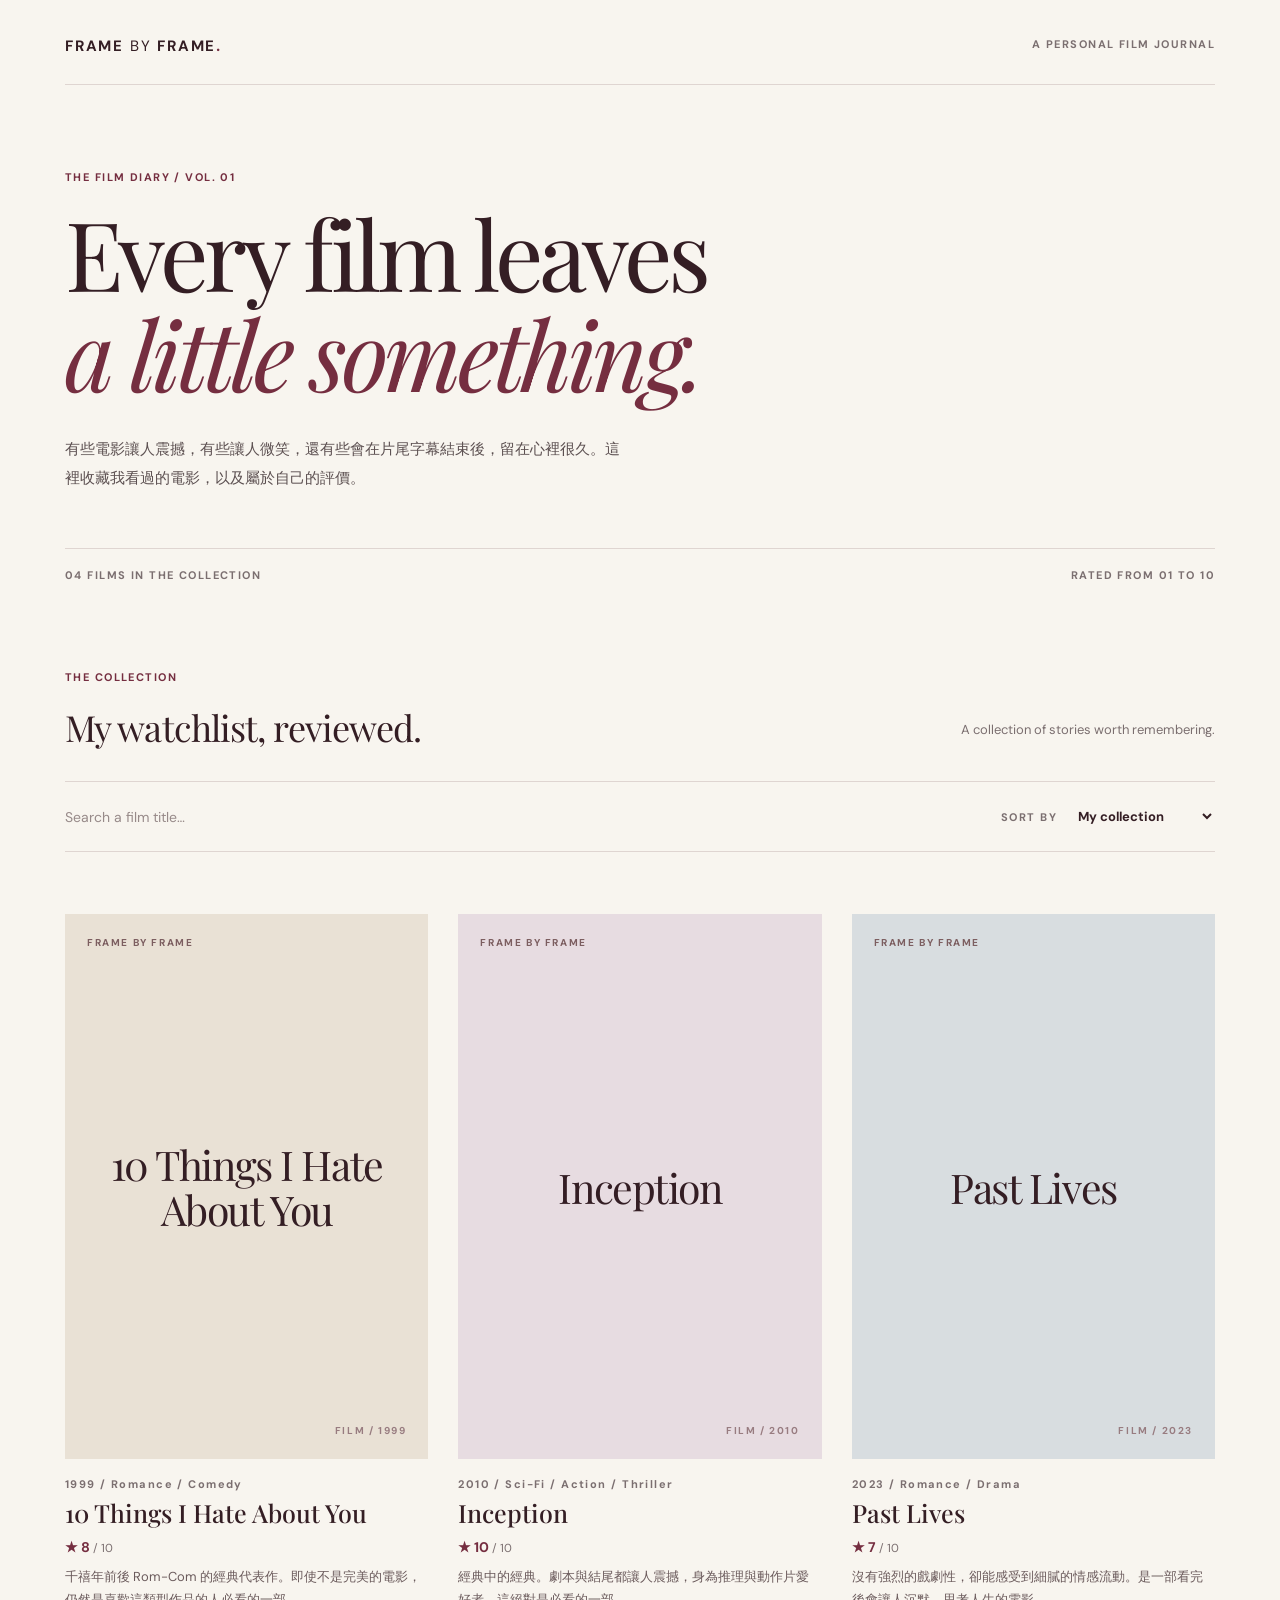
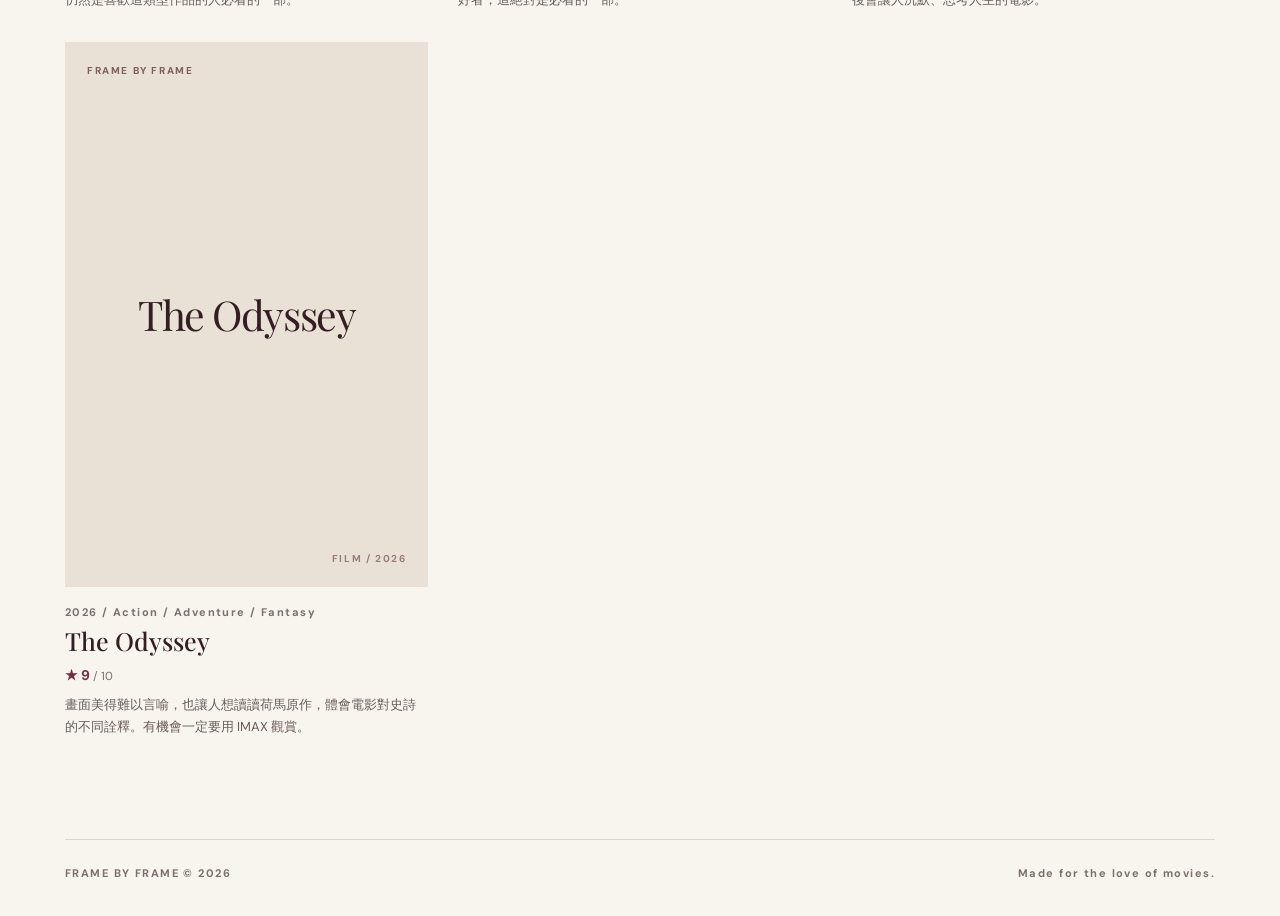
==== index.html @ a1cfa30f "Initial commit - Frame by Frame film journal" ====
<!doctype html>
<html lang="zh-Hant"><head><meta charset="utf-8"><meta name="viewport" content="width=device-width,initial-scale=1"><meta name="description" content="Frame by Frame — 我的個人電影評價與觀影日記"><title>Frame by Frame | Film Journal</title><link rel="stylesheet" href="css/style.css"></head>
<body><header class="site-header wrap"><a class="brand" href="index.html">FRAME <span>BY</span> FRAME<span class="brand-dot">.</span></a><span class="header-note">A PERSONAL FILM JOURNAL</span></header>
<main><section class="hero wrap"><p class="eyebrow">THE FILM DIARY / VOL. 01</p><h1>Every film leaves<br><em>a little something.</em></h1><p class="intro">有些電影讓人震撼，有些讓人微笑，還有些會在片尾字幕結束後，留在心裡很久。這裡收藏我看過的電影，以及屬於自己的評價。</p><div class="hero-foot"><span id="total-count">MY COLLECTION</span><span>RATED FROM 01 TO 10</span></div></section>
<section class="collection wrap"><div class="section-top"><div><p class="eyebrow">THE COLLECTION</p><h2>My watchlist, reviewed.</h2></div><p class="muted">A collection of stories worth remembering.</p></div>
<div class="toolbar"><label class="search"><span class="sr-only">搜尋電影名稱</span><input id="search" type="search" placeholder="Search a film title…" autocomplete="off"></label><label class="sort">SORT BY <select id="sort"><option value="default">My collection</option><option value="rating-desc">Rating: high to low</option><option value="rating-asc">Rating: low to high</option><option value="year-desc">Year: newest first</option><option value="year-asc">Year: oldest first</option></select></label></div>
<p id="status" class="status" role="status" aria-live="polite"></p><div id="movie-grid" class="movie-grid"></div></section></main>
<footer class="footer wrap"><span>FRAME BY FRAME © 2026</span><span>Made for the love of movies.</span></footer><script defer src="js/main.js"></script></body></html>
---- css/style.css ----
@import url('https://fonts.googleapis.com/css2?family=DM+Sans:wght@400;500;600;700&family=Playfair+Display:ital,wght@0,400;0,500;0,600;1,400;1,500&display=swap');
:root{--bg:#f8f5ef;--ink:#341e24;--wine:#752e40;--muted:#7b6f70;--line:#dfd5d1;--card:#ede5dc;--cream:#fffcf8}*{box-sizing:border-box}html{scroll-behavior:smooth}body{margin:0;background:var(--bg);color:var(--ink);font-family:'DM Sans','Noto Sans TC',sans-serif;-webkit-font-smoothing:antialiased}a{color:inherit;text-decoration:none}a:focus-visible,button:focus-visible,input:focus-visible,select:focus-visible{outline:3px solid #ad7884;outline-offset:3px}.wrap{max-width:1150px;width:calc(100% - 72px);margin:auto}.site-header{padding:29px 0 26px;border-bottom:1px solid var(--line);display:flex;align-items:center;justify-content:space-between;gap:16px}.brand{font-weight:700;letter-spacing:.12em;font-size:15px;white-space:nowrap}.brand span{font-weight:400}.brand-dot{color:var(--wine);font-size:22px}.header-note,.back-nav,.eyebrow,.hero-foot,.footer,.sort,.card-meta{font-size:11px;letter-spacing:.13em;font-weight:700}.header-note,.back-nav{color:var(--muted)}.back-nav:hover{color:var(--wine)}.hero{padding-top:85px;padding-bottom:48px}.eyebrow{color:var(--wine);margin:0 0 19px}.hero h1{font-family:'Playfair Display',Georgia,serif;font-size:clamp(48px,7.5vw,100px);line-height:1.04;letter-spacing:-.048em;font-weight:400;margin:0}.hero em{font-weight:400;color:var(--wine)}.intro{line-height:1.95;font-size:15px;max-width:565px;color:#5c5051;margin:32px 0 55px}.hero-foot{display:flex;justify-content:space-between;border-top:1px solid var(--line);padding-top:19px;color:var(--muted)}.collection{padding:40px 0 100px}.section-top{display:flex;justify-content:space-between;align-items:end;gap:24px;margin-bottom:30px}.section-top h2,.detail h1{font-family:'Playfair Display',Georgia,serif;font-weight:400;letter-spacing:-.025em}.section-top h2{font-size:36px;margin:0}.muted{color:var(--muted);font-size:13px}.toolbar{display:flex;justify-content:space-between;align-items:center;gap:15px;border-top:1px solid var(--line);border-bottom:1px solid var(--line);padding:16px 0;margin-bottom:30px}.search input{font:inherit;font-size:14px;background:transparent;border:0;min-width:230px;padding:9px 0;color:var(--ink)}.search input::placeholder{color:#978a89}.sort{display:flex;align-items:center;gap:14px;color:var(--muted)}.sort select{color:var(--ink);font:inherit;font-size:13px;border:0;background:transparent;max-width:210px;padding:9px 3px}.status{color:var(--muted);font-size:14px;min-height:18px}.movie-grid{display:grid;grid-template-columns:repeat(3,minmax(0,1fr));gap:30px}.movie-card{display:block;min-width:0}.movie-card:hover .poster,.movie-card:focus-visible .poster{transform:translateY(-5px);box-shadow:0 18px 30px #341e2418}.poster{width:100%;aspect-ratio:2/3;object-fit:cover;background:var(--card);display:flex;flex-direction:column;justify-content:space-between;padding:22px;overflow:hidden;transition:transform .25s,box-shadow .25s}.poster-top{display:flex;justify-content:space-between;gap:8px;color:#7c5e60;font-size:10px;letter-spacing:.16em;font-weight:700}.poster-art{display:flex;align-items:center;flex:1;justify-content:center;text-align:center}.poster-art span{font-family:'Playfair Display',Georgia,serif;font-size:clamp(27px,3.2vw,48px);font-weight:400;line-height:1.08;letter-spacing:-.035em;overflow-wrap:anywhere}.poster-bottom{font-size:10px;font-weight:700;letter-spacing:.16em;color:#987c80;text-align:right}.poster[data-tone="1"]{background:#e7dce1}.poster[data-tone="2"]{background:#d8dde0}.poster[data-tone="0"]{background:#e9e1d5}.card-meta{color:var(--muted);margin-top:18px}.card-title{font-family:'Playfair Display',Georgia,serif;font-weight:500;font-size:25px;line-height:1.2;margin:7px 0 10px}.rating{color:var(--wine);font-weight:700;font-size:14px}.rating small{font-weight:400;color:var(--muted)}.card-review{line-height:1.75;font-size:13px;color:#6b5b5c;margin:10px 0 0}.footer{border-top:1px solid var(--line);color:var(--muted);display:flex;justify-content:space-between;padding:26px 0 36px}.detail{padding:65px 0 95px;min-height:65vh}.detail-head{display:grid;grid-template-columns:minmax(210px,340px) 1fr;gap:60px;align-items:center;margin-bottom:65px}.detail .poster{max-width:340px}.detail h1{font-size:clamp(43px,5.8vw,78px);line-height:1.06;margin:0 0 16px}.detail-genre{color:var(--muted);font-size:13px;letter-spacing:.06em;margin:0 0 27px}.detail-score{display:flex;align-items:baseline;gap:10px;margin:0 0 23px}.detail-score strong{font-family:'Playfair Display',Georgia,serif;color:var(--wine);font-size:64px;font-weight:400}.detail-score span{color:var(--muted);font-size:13px}.detail-tagline{font-family:'Playfair Display',Georgia,serif;font-size:22px;line-height:1.6;color:#675258}.detail-sections{max-width:780px;margin-left:auto}.detail-section{border-top:1px solid var(--line);padding:28px 0 33px;display:grid;grid-template-columns:175px 1fr;gap:30px}.detail-section h2{font-size:12px;letter-spacing:.12em;text-transform:uppercase;color:var(--wine);margin:6px 0}.detail-section p{margin:0;line-height:2;font-size:15px;white-space:pre-line}.detail-empty{margin:40px 0;text-align:center}.detail-empty h1{font-size:42px}.link-button{display:inline-block;margin-top:20px;border:1px solid var(--wine);color:var(--wine);padding:12px 18px;font-size:13px}.link-button:hover{background:var(--wine);color:white}.sr-only{position:absolute;width:1px;height:1px;overflow:hidden;clip:rect(0,0,0,0)}@media(max-width:760px){.wrap{width:calc(100% - 36px)}.site-header{padding:20px 0}.header-note{display:none}.hero{padding-top:64px}.hero h1{font-size:clamp(45px,10vw,70px)}.intro{margin:24px 0 40px}.section-top{align-items:start;flex-direction:column;gap:3px}.collection{padding-bottom:70px}.movie-grid{grid-template-columns:repeat(2,minmax(0,1fr));gap:16px}.card-title{font-size:20px}.poster{padding:14px}.poster-art span{font-size:clamp(22px,4.5vw,35px)}.toolbar{align-items:stretch;flex-direction:column}.search input{width:100%}.sort{justify-content:space-between}.detail{padding-top:40px}.detail-head{grid-template-columns:minmax(110px,180px) 1fr;gap:20px;margin-bottom:35px}.detail h1{font-size:clamp(29px,6vw,48px)}.detail-score strong{font-size:46px}.detail-tagline{font-size:16px}.detail-section{grid-template-columns:1fr;gap:10px;padding:22px 0}.footer{gap:10px;font-size:10px}}@media(max-width:430px){.movie-grid{grid-template-columns:1fr}.poster-art span{font-size:45px}.detail-head{grid-template-columns:1fr}.detail .poster{max-width:220px}.hero-foot{font-size:9px}}
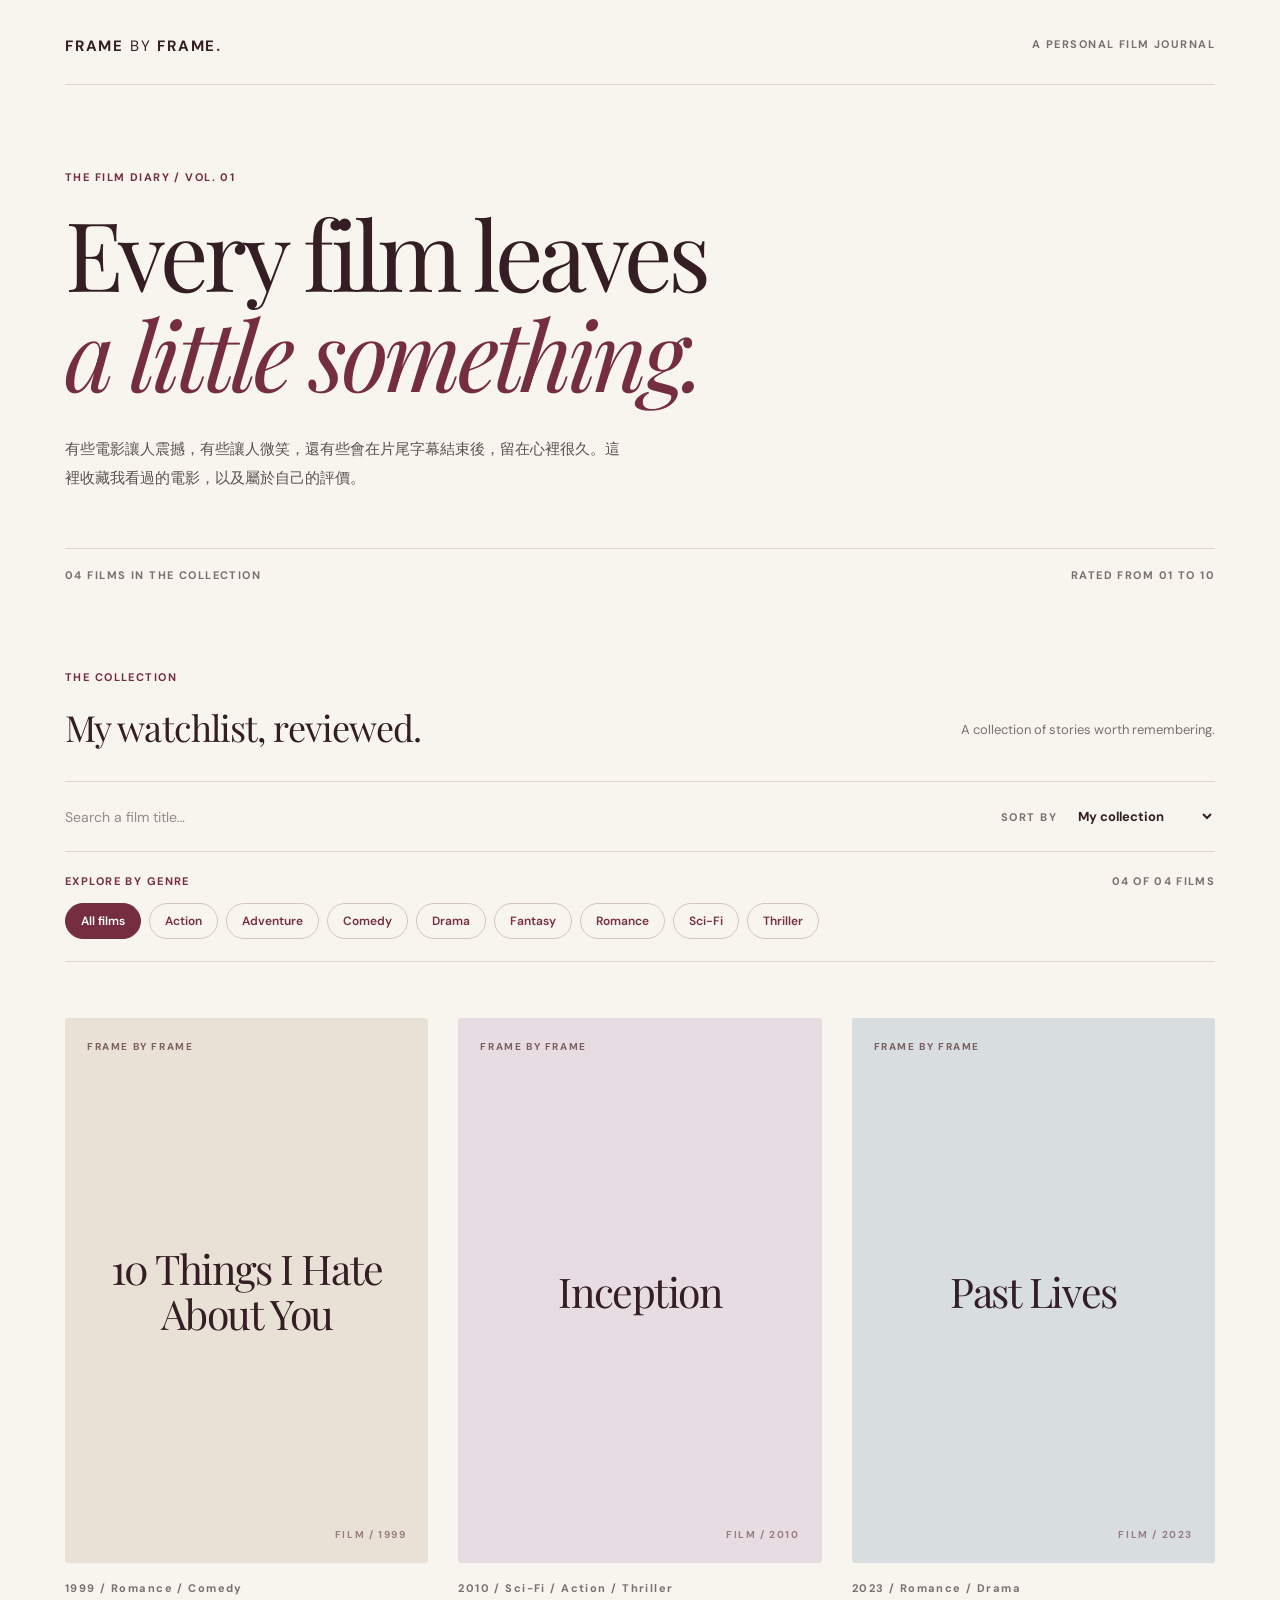
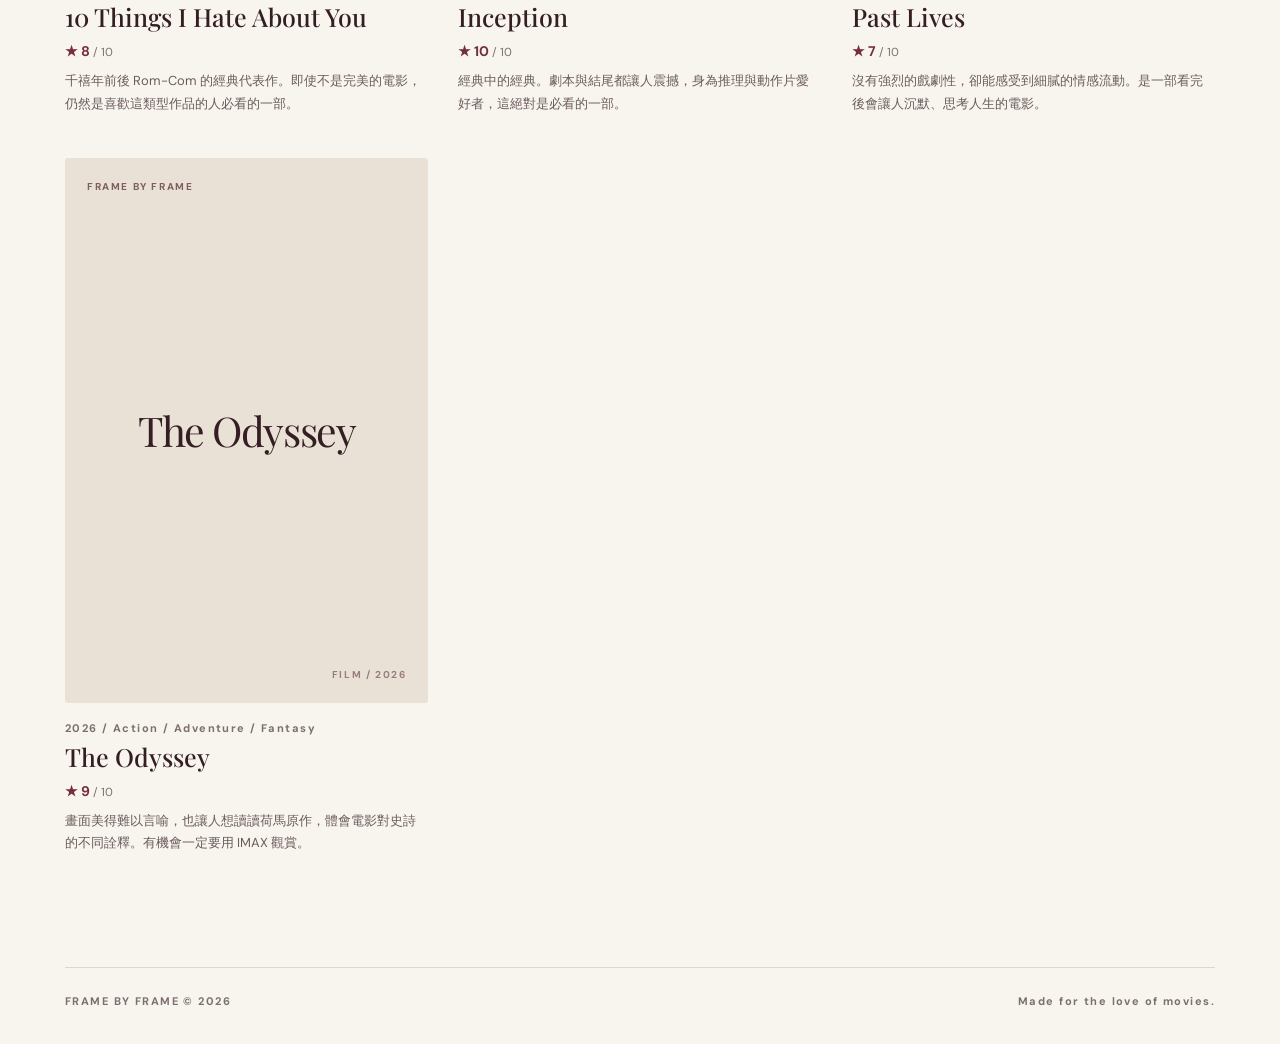
==== commit b29028a1: "Add files via upload" ====
--- a/index.html
+++ b/index.html
@@ -4,5 +4,6 @@
 <main><section class="hero wrap"><p class="eyebrow">THE FILM DIARY / VOL. 01</p><h1>Every film leaves<br><em>a little something.</em></h1><p class="intro">有些電影讓人震撼，有些讓人微笑，還有些會在片尾字幕結束後，留在心裡很久。這裡收藏我看過的電影，以及屬於自己的評價。</p><div class="hero-foot"><span id="total-count">MY COLLECTION</span><span>RATED FROM 01 TO 10</span></div></section>
 <section class="collection wrap"><div class="section-top"><div><p class="eyebrow">THE COLLECTION</p><h2>My watchlist, reviewed.</h2></div><p class="muted">A collection of stories worth remembering.</p></div>
 <div class="toolbar"><label class="search"><span class="sr-only">搜尋電影名稱</span><input id="search" type="search" placeholder="Search a film title…" autocomplete="off"></label><label class="sort">SORT BY <select id="sort"><option value="default">My collection</option><option value="rating-desc">Rating: high to low</option><option value="rating-asc">Rating: low to high</option><option value="year-desc">Year: newest first</option><option value="year-asc">Year: oldest first</option></select></label></div>
+<div class="filter-area"><div class="filter-heading"><span class="eyebrow">EXPLORE BY GENRE</span><span id="result-count" aria-live="polite">ALL FILMS</span></div><div id="genre-filters" class="genre-filters" role="group" aria-label="依電影類型篩選"></div></div>
 <p id="status" class="status" role="status" aria-live="polite"></p><div id="movie-grid" class="movie-grid"></div></section></main>
 <footer class="footer wrap"><span>FRAME BY FRAME © 2026</span><span>Made for the love of movies.</span></footer><script defer src="js/main.js"></script></body></html>
--- a/css/style.css
+++ b/css/style.css
@@ -1,2 +1,28 @@
 @import url('https://fonts.googleapis.com/css2?family=DM+Sans:wght@400;500;600;700&family=Playfair+Display:ital,wght@0,400;0,500;0,600;1,400;1,500&display=swap');
 :root{--bg:#f8f5ef;--ink:#341e24;--wine:#752e40;--muted:#7b6f70;--line:#dfd5d1;--card:#ede5dc;--cream:#fffcf8}*{box-sizing:border-box}html{scroll-behavior:smooth}body{margin:0;background:var(--bg);color:var(--ink);font-family:'DM Sans','Noto Sans TC',sans-serif;-webkit-font-smoothing:antialiased}a{color:inherit;text-decoration:none}a:focus-visible,button:focus-visible,input:focus-visible,select:focus-visible{outline:3px solid #ad7884;outline-offset:3px}.wrap{max-width:1150px;width:calc(100% - 72px);margin:auto}.site-header{padding:29px 0 26px;border-bottom:1px solid var(--line);display:flex;align-items:center;justify-content:space-between;gap:16px}.brand{font-weight:700;letter-spacing:.12em;font-size:15px;white-space:nowrap}.brand span{font-weight:400}.brand-dot{color:var(--wine);font-size:22px}.header-note,.back-nav,.eyebrow,.hero-foot,.footer,.sort,.card-meta{font-size:11px;letter-spacing:.13em;font-weight:700}.header-note,.back-nav{color:var(--muted)}.back-nav:hover{color:var(--wine)}.hero{padding-top:85px;padding-bottom:48px}.eyebrow{color:var(--wine);margin:0 0 19px}.hero h1{font-family:'Playfair Display',Georgia,serif;font-size:clamp(48px,7.5vw,100px);line-height:1.04;letter-spacing:-.048em;font-weight:400;margin:0}.hero em{font-weight:400;color:var(--wine)}.intro{line-height:1.95;font-size:15px;max-width:565px;color:#5c5051;margin:32px 0 55px}.hero-foot{display:flex;justify-content:space-between;border-top:1px solid var(--line);padding-top:19px;color:var(--muted)}.collection{padding:40px 0 100px}.section-top{display:flex;justify-content:space-between;align-items:end;gap:24px;margin-bottom:30px}.section-top h2,.detail h1{font-family:'Playfair Display',Georgia,serif;font-weight:400;letter-spacing:-.025em}.section-top h2{font-size:36px;margin:0}.muted{color:var(--muted);font-size:13px}.toolbar{display:flex;justify-content:space-between;align-items:center;gap:15px;border-top:1px solid var(--line);border-bottom:1px solid var(--line);padding:16px 0;margin-bottom:30px}.search input{font:inherit;font-size:14px;background:transparent;border:0;min-width:230px;padding:9px 0;color:var(--ink)}.search input::placeholder{color:#978a89}.sort{display:flex;align-items:center;gap:14px;color:var(--muted)}.sort select{color:var(--ink);font:inherit;font-size:13px;border:0;background:transparent;max-width:210px;padding:9px 3px}.status{color:var(--muted);font-size:14px;min-height:18px}.movie-grid{display:grid;grid-template-columns:repeat(3,minmax(0,1fr));gap:30px}.movie-card{display:block;min-width:0}.movie-card:hover .poster,.movie-card:focus-visible .poster{transform:translateY(-5px);box-shadow:0 18px 30px #341e2418}.poster{width:100%;aspect-ratio:2/3;object-fit:cover;background:var(--card);display:flex;flex-direction:column;justify-content:space-between;padding:22px;overflow:hidden;transition:transform .25s,box-shadow .25s}.poster-top{display:flex;justify-content:space-between;gap:8px;color:#7c5e60;font-size:10px;letter-spacing:.16em;font-weight:700}.poster-art{display:flex;align-items:center;flex:1;justify-content:center;text-align:center}.poster-art span{font-family:'Playfair Display',Georgia,serif;font-size:clamp(27px,3.2vw,48px);font-weight:400;line-height:1.08;letter-spacing:-.035em;overflow-wrap:anywhere}.poster-bottom{font-size:10px;font-weight:700;letter-spacing:.16em;color:#987c80;text-align:right}.poster[data-tone="1"]{background:#e7dce1}.poster[data-tone="2"]{background:#d8dde0}.poster[data-tone="0"]{background:#e9e1d5}.card-meta{color:var(--muted);margin-top:18px}.card-title{font-family:'Playfair Display',Georgia,serif;font-weight:500;font-size:25px;line-height:1.2;margin:7px 0 10px}.rating{color:var(--wine);font-weight:700;font-size:14px}.rating small{font-weight:400;color:var(--muted)}.card-review{line-height:1.75;font-size:13px;color:#6b5b5c;margin:10px 0 0}.footer{border-top:1px solid var(--line);color:var(--muted);display:flex;justify-content:space-between;padding:26px 0 36px}.detail{padding:65px 0 95px;min-height:65vh}.detail-head{display:grid;grid-template-columns:minmax(210px,340px) 1fr;gap:60px;align-items:center;margin-bottom:65px}.detail .poster{max-width:340px}.detail h1{font-size:clamp(43px,5.8vw,78px);line-height:1.06;margin:0 0 16px}.detail-genre{color:var(--muted);font-size:13px;letter-spacing:.06em;margin:0 0 27px}.detail-score{display:flex;align-items:baseline;gap:10px;margin:0 0 23px}.detail-score strong{font-family:'Playfair Display',Georgia,serif;color:var(--wine);font-size:64px;font-weight:400}.detail-score span{color:var(--muted);font-size:13px}.detail-tagline{font-family:'Playfair Display',Georgia,serif;font-size:22px;line-height:1.6;color:#675258}.detail-sections{max-width:780px;margin-left:auto}.detail-section{border-top:1px solid var(--line);padding:28px 0 33px;display:grid;grid-template-columns:175px 1fr;gap:30px}.detail-section h2{font-size:12px;letter-spacing:.12em;text-transform:uppercase;color:var(--wine);margin:6px 0}.detail-section p{margin:0;line-height:2;font-size:15px;white-space:pre-line}.detail-empty{margin:40px 0;text-align:center}.detail-empty h1{font-size:42px}.link-button{display:inline-block;margin-top:20px;border:1px solid var(--wine);color:var(--wine);padding:12px 18px;font-size:13px}.link-button:hover{background:var(--wine);color:white}.sr-only{position:absolute;width:1px;height:1px;overflow:hidden;clip:rect(0,0,0,0)}@media(max-width:760px){.wrap{width:calc(100% - 36px)}.site-header{padding:20px 0}.header-note{display:none}.hero{padding-top:64px}.hero h1{font-size:clamp(45px,10vw,70px)}.intro{margin:24px 0 40px}.section-top{align-items:start;flex-direction:column;gap:3px}.collection{padding-bottom:70px}.movie-grid{grid-template-columns:repeat(2,minmax(0,1fr));gap:16px}.card-title{font-size:20px}.poster{padding:14px}.poster-art span{font-size:clamp(22px,4.5vw,35px)}.toolbar{align-items:stretch;flex-direction:column}.search input{width:100%}.sort{justify-content:space-between}.detail{padding-top:40px}.detail-head{grid-template-columns:minmax(110px,180px) 1fr;gap:20px;margin-bottom:35px}.detail h1{font-size:clamp(29px,6vw,48px)}.detail-score strong{font-size:46px}.detail-tagline{font-size:16px}.detail-section{grid-template-columns:1fr;gap:10px;padding:22px 0}.footer{gap:10px;font-size:10px}}@media(max-width:430px){.movie-grid{grid-template-columns:1fr}.poster-art span{font-size:45px}.detail-head{grid-template-columns:1fr}.detail .poster{max-width:220px}.hero-foot{font-size:9px}}
+
+
+/* Frame by Frame 2.0 — collection filters and film-to-film navigation */
+.filter-area{margin:-8px 0 24px;padding:0 0 22px;border-bottom:1px solid var(--line)}
+.filter-heading{display:flex;justify-content:space-between;align-items:center;gap:14px;margin-bottom:15px}
+.filter-heading .eyebrow{margin:0}
+#result-count{font-size:11px;font-weight:700;letter-spacing:.12em;color:var(--muted)}
+.genre-filters{display:flex;gap:8px;flex-wrap:wrap}
+.genre-chip{border:1px solid #d3c5c4;background:transparent;color:var(--wine);padding:9px 15px;border-radius:100px;font:600 12px 'DM Sans',sans-serif;cursor:pointer;transition:background .2s,color .2s,border-color .2s,transform .2s}
+.genre-chip:hover{background:#eee3e1;transform:translateY(-1px)}
+.genre-chip[aria-pressed="true"]{background:var(--wine);color:white;border-color:var(--wine)}
+.movie-card{border-radius:3px;padding-bottom:12px;transition:transform .2s ease}
+.movie-card:hover .card-title,.movie-card:focus-visible .card-title{color:var(--wine)}
+.card-title{transition:color .2s ease}
+.movie-card .poster{border-radius:3px}
+.detail-sections{margin-bottom:65px}
+.film-navigation{border-top:1px solid var(--line);display:grid;grid-template-columns:repeat(2,minmax(0,1fr));gap:20px;padding-top:26px}
+.film-nav-link{display:flex;flex-direction:column;gap:7px;padding:22px 24px;background:#f0e9e2;border:1px solid transparent;min-width:0;transition:border-color .2s,transform .2s,background .2s}
+.film-nav-link:hover{border-color:#b68b91;background:#f5ece9;transform:translateY(-2px)}
+.film-nav-label{font-size:10px;font-weight:700;letter-spacing:.17em;color:var(--wine)}
+.film-nav-link strong{font-family:'Playfair Display',Georgia,serif;font-size:clamp(20px,2.5vw,29px);font-weight:500;line-height:1.22;overflow-wrap:anywhere}
+.film-nav-meta{font-size:12px;color:var(--muted)}
+.film-nav-link.next{text-align:right;align-items:flex-end}
+@media(max-width:760px){.filter-area{margin-top:0}.genre-filters{gap:7px}.genre-chip{padding:8px 11px}.film-navigation{gap:10px}.film-nav-link{padding:16px 13px}}
+@media(max-width:430px){.film-navigation{grid-template-columns:1fr}.film-nav-link.next{text-align:left;align-items:flex-start}}
+@media(prefers-reduced-motion:reduce){.genre-chip,.movie-card,.film-nav-link{transition:none}.genre-chip:hover,.film-nav-link:hover{transform:none}}
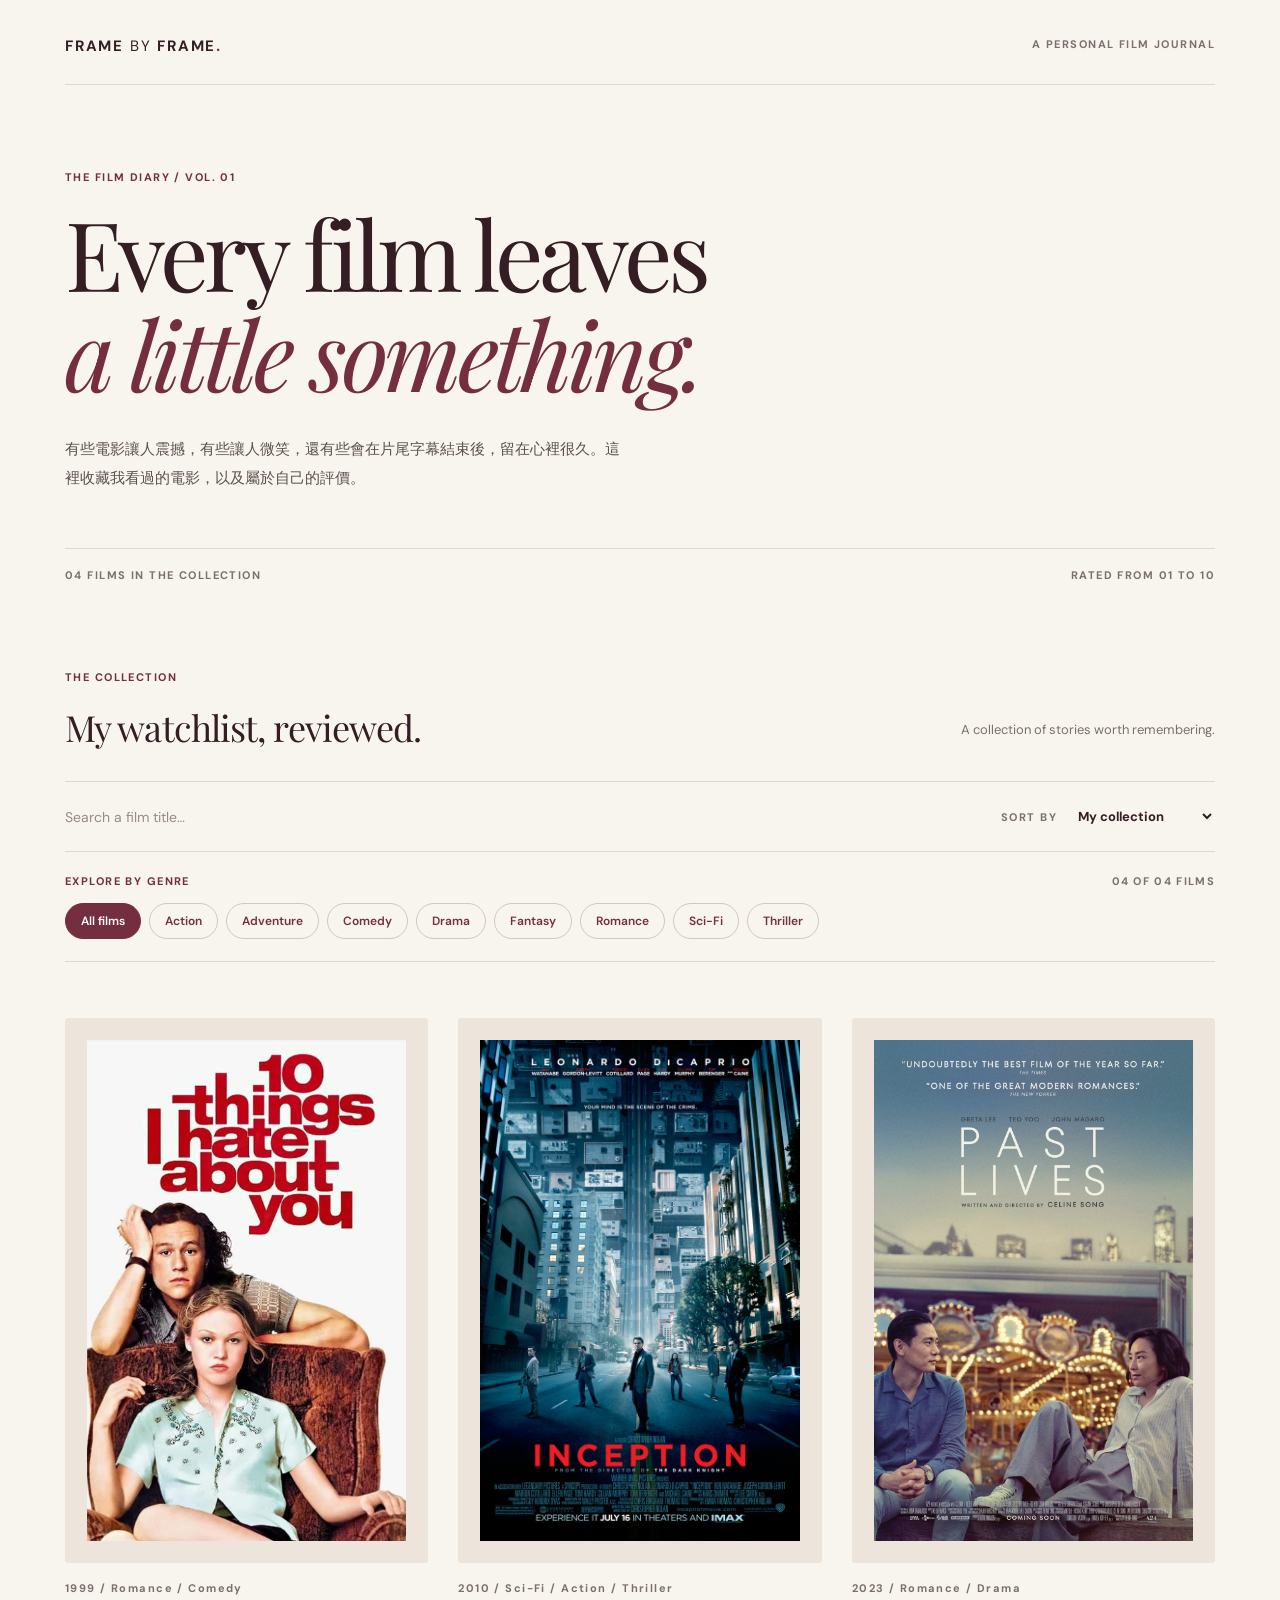
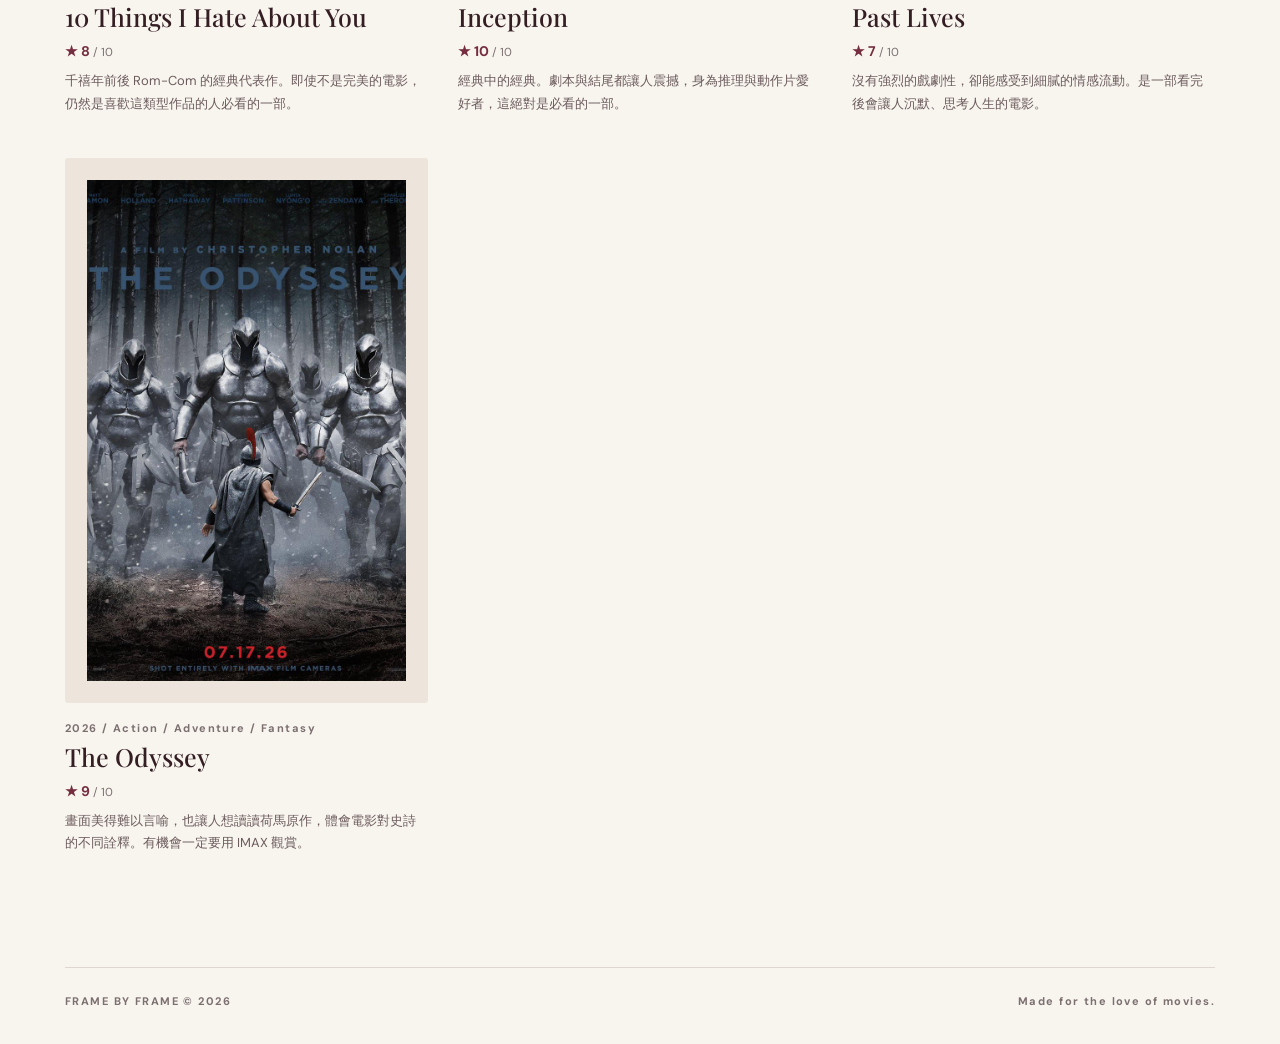
==== commit 417ee1ec: "Add files via upload" ====
--- a/index.html
+++ b/index.html
@@ -1,9 +1,9 @@
 <!doctype html>
-<html lang="zh-Hant"><head><meta charset="utf-8"><meta name="viewport" content="width=device-width,initial-scale=1"><meta name="description" content="Frame by Frame — 我的個人電影評價與觀影日記"><title>Frame by Frame | Film Journal</title><link rel="stylesheet" href="css/style.css"></head>
+<html lang="zh-Hant"><head><meta charset="utf-8"><meta name="viewport" content="width=device-width,initial-scale=1"><meta name="description" content="Frame by Frame — 我的個人電影評價與觀影日記"><title>Frame by Frame | Film Journal</title><link rel="stylesheet" href="css/style.css?v=2.2"></head>
 <body><header class="site-header wrap"><a class="brand" href="index.html">FRAME <span>BY</span> FRAME<span class="brand-dot">.</span></a><span class="header-note">A PERSONAL FILM JOURNAL</span></header>
 <main><section class="hero wrap"><p class="eyebrow">THE FILM DIARY / VOL. 01</p><h1>Every film leaves<br><em>a little something.</em></h1><p class="intro">有些電影讓人震撼，有些讓人微笑，還有些會在片尾字幕結束後，留在心裡很久。這裡收藏我看過的電影，以及屬於自己的評價。</p><div class="hero-foot"><span id="total-count">MY COLLECTION</span><span>RATED FROM 01 TO 10</span></div></section>
 <section class="collection wrap"><div class="section-top"><div><p class="eyebrow">THE COLLECTION</p><h2>My watchlist, reviewed.</h2></div><p class="muted">A collection of stories worth remembering.</p></div>
 <div class="toolbar"><label class="search"><span class="sr-only">搜尋電影名稱</span><input id="search" type="search" placeholder="Search a film title…" autocomplete="off"></label><label class="sort">SORT BY <select id="sort"><option value="default">My collection</option><option value="rating-desc">Rating: high to low</option><option value="rating-asc">Rating: low to high</option><option value="year-desc">Year: newest first</option><option value="year-asc">Year: oldest first</option></select></label></div>
 <div class="filter-area"><div class="filter-heading"><span class="eyebrow">EXPLORE BY GENRE</span><span id="result-count" aria-live="polite">ALL FILMS</span></div><div id="genre-filters" class="genre-filters" role="group" aria-label="依電影類型篩選"></div></div>
 <p id="status" class="status" role="status" aria-live="polite"></p><div id="movie-grid" class="movie-grid"></div></section></main>
-<footer class="footer wrap"><span>FRAME BY FRAME © 2026</span><span>Made for the love of movies.</span></footer><script defer src="js/main.js"></script></body></html>+<footer class="footer wrap"><span>FRAME BY FRAME © 2026</span><span>Made for the love of movies.</span></footer><script defer src="js/main.js?v=2.2"></script></body></html>
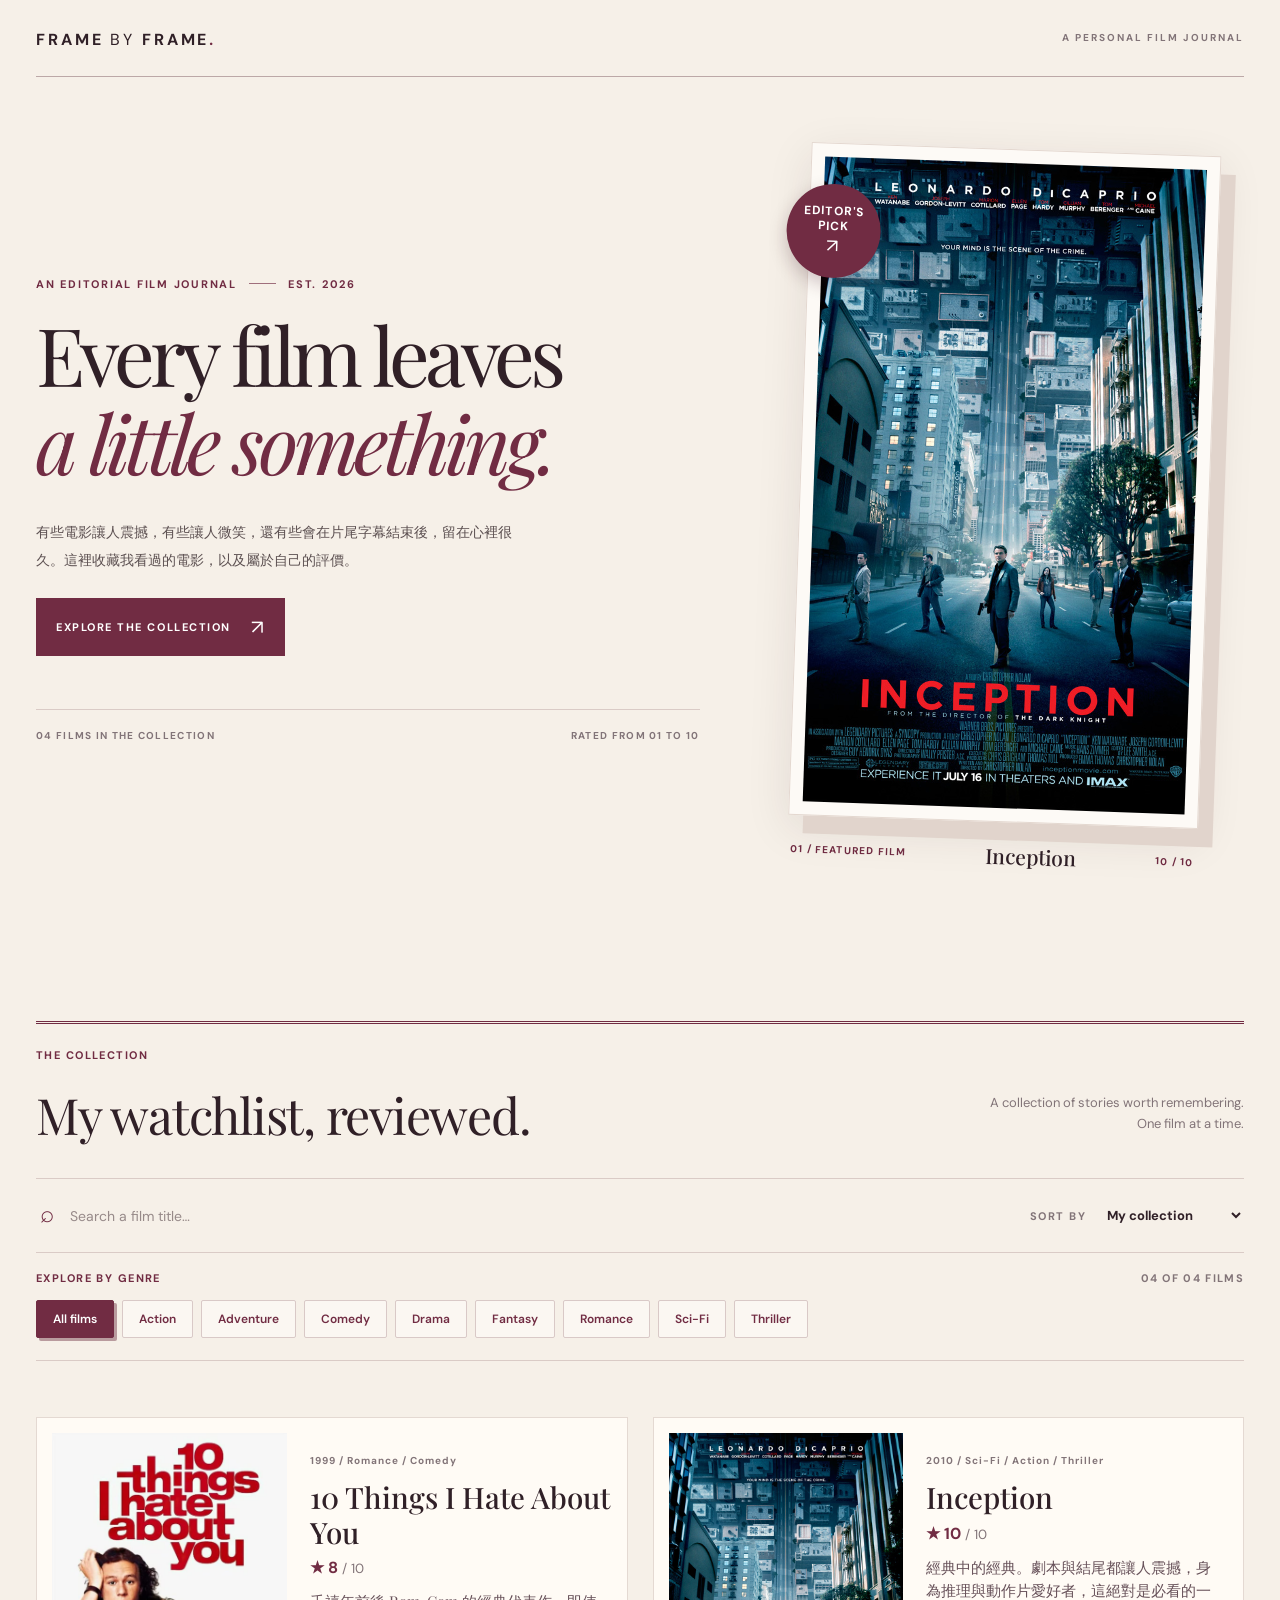
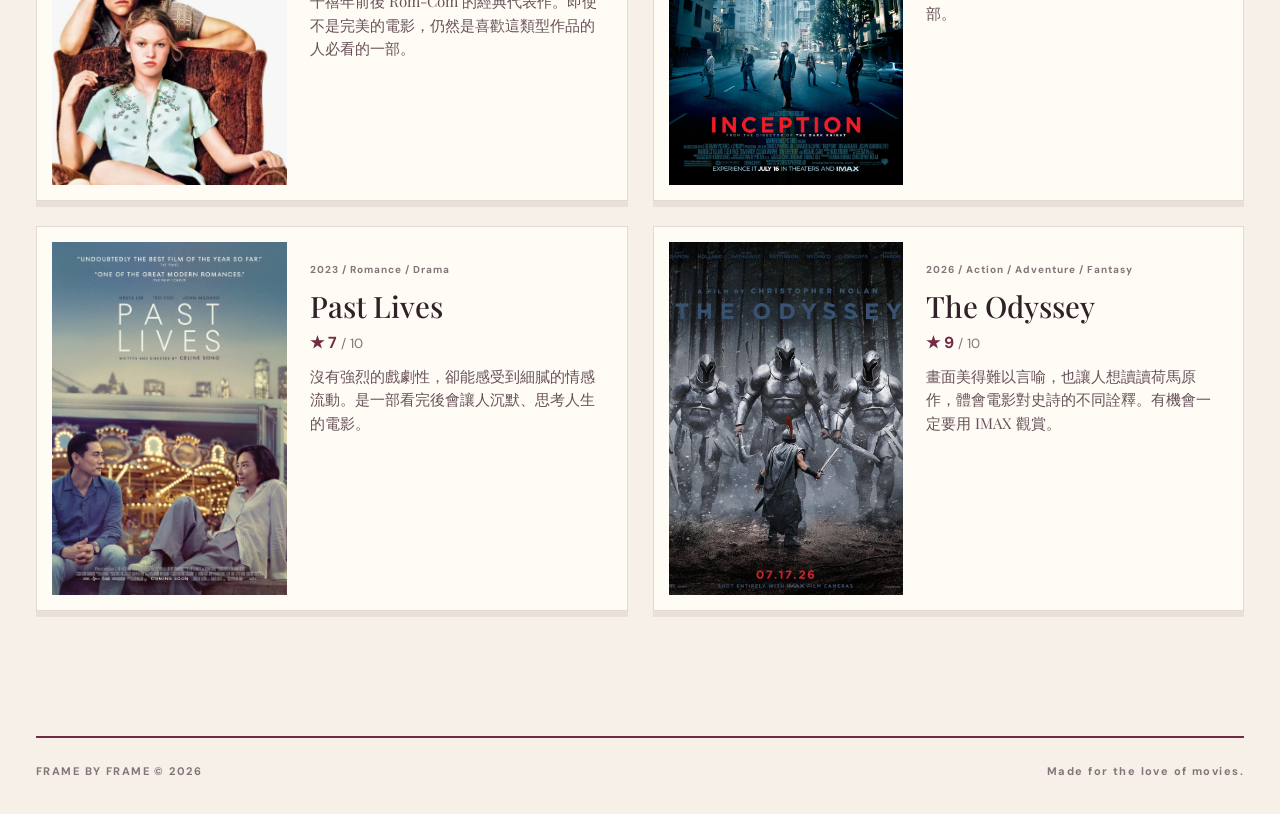
==== commit 0327b09d: "Add files via upload" ====
--- a/index.html
+++ b/index.html
@@ -1,9 +1,21 @@
 <!doctype html>
-<html lang="zh-Hant"><head><meta charset="utf-8"><meta name="viewport" content="width=device-width,initial-scale=1"><meta name="description" content="Frame by Frame — 我的個人電影評價與觀影日記"><title>Frame by Frame | Film Journal</title><link rel="stylesheet" href="css/style.css?v=2.2"></head>
+<html lang="zh-Hant"><head><meta charset="utf-8"><meta name="viewport" content="width=device-width,initial-scale=1"><meta name="description" content="Frame by Frame — 我的個人電影評價與觀影日記"><title>Frame by Frame | Film Journal</title><link rel="stylesheet" href="css/style.css?v=2.3"></head>
 <body><header class="site-header wrap"><a class="brand" href="index.html">FRAME <span>BY</span> FRAME<span class="brand-dot">.</span></a><span class="header-note">A PERSONAL FILM JOURNAL</span></header>
-<main><section class="hero wrap"><p class="eyebrow">THE FILM DIARY / VOL. 01</p><h1>Every film leaves<br><em>a little something.</em></h1><p class="intro">有些電影讓人震撼，有些讓人微笑，還有些會在片尾字幕結束後，留在心裡很久。這裡收藏我看過的電影，以及屬於自己的評價。</p><div class="hero-foot"><span id="total-count">MY COLLECTION</span><span>RATED FROM 01 TO 10</span></div></section>
-<section class="collection wrap"><div class="section-top"><div><p class="eyebrow">THE COLLECTION</p><h2>My watchlist, reviewed.</h2></div><p class="muted">A collection of stories worth remembering.</p></div>
+<main><section class="hero wrap" aria-label="Frame by Frame introduction">
+  <div class="hero-copy">
+    <p class="eyebrow">AN EDITORIAL FILM JOURNAL <span class="eyebrow-line"></span> EST. 2026</p>
+    <h1>Every film leaves<br><em>a little something.</em></h1>
+    <p class="intro">有些電影讓人震撼，有些讓人微笑，還有些會在片尾字幕結束後，留在心裡很久。這裡收藏我看過的電影，以及屬於自己的評價。</p>
+    <a class="hero-explore" href="#collection">EXPLORE THE COLLECTION <span aria-hidden="true">↗</span></a>
+    <div class="hero-foot"><span id="total-count">MY COLLECTION</span><span>RATED FROM 01 TO 10</span></div>
+  </div>
+  <a class="hero-feature" href="movie.html?id=inception" aria-label="Read Inception film review">
+    <div class="feature-picture"><img src="assets/posters/inception.jpg" alt="Inception film poster" width="430" height="645"><div class="feature-sticker">EDITOR'S<br>PICK <span>↗</span></div></div>
+    <div class="feature-label"><span>01 / FEATURED FILM</span><strong>Inception</strong><span>10 / 10</span></div>
+  </a>
+</section>
+<section class="collection wrap" id="collection"><div class="section-top"><div><p class="eyebrow">THE COLLECTION</p><h2>My watchlist, reviewed.</h2></div><p class="muted">A collection of stories worth remembering.<br>One film at a time.</p></div>
 <div class="toolbar"><label class="search"><span class="sr-only">搜尋電影名稱</span><input id="search" type="search" placeholder="Search a film title…" autocomplete="off"></label><label class="sort">SORT BY <select id="sort"><option value="default">My collection</option><option value="rating-desc">Rating: high to low</option><option value="rating-asc">Rating: low to high</option><option value="year-desc">Year: newest first</option><option value="year-asc">Year: oldest first</option></select></label></div>
 <div class="filter-area"><div class="filter-heading"><span class="eyebrow">EXPLORE BY GENRE</span><span id="result-count" aria-live="polite">ALL FILMS</span></div><div id="genre-filters" class="genre-filters" role="group" aria-label="依電影類型篩選"></div></div>
 <p id="status" class="status" role="status" aria-live="polite"></p><div id="movie-grid" class="movie-grid"></div></section></main>
-<footer class="footer wrap"><span>FRAME BY FRAME © 2026</span><span>Made for the love of movies.</span></footer><script defer src="js/main.js?v=2.2"></script></body></html>+<footer class="footer wrap"><span>FRAME BY FRAME © 2026</span><span>Made for the love of movies.</span></footer><script defer src="js/main.js?v=2.3"></script></body></html>
--- a/css/style.css
+++ b/css/style.css
@@ -26,3 +26,61 @@
 @media(max-width:760px){.filter-area{margin-top:0}.genre-filters{gap:7px}.genre-chip{padding:8px 11px}.film-navigation{gap:10px}.film-nav-link{padding:16px 13px}}
 @media(max-width:430px){.film-navigation{grid-template-columns:1fr}.film-nav-link.next{text-align:left;align-items:flex-start}}
 @media(prefers-reduced-motion:reduce){.genre-chip,.movie-card,.film-nav-link{transition:none}.genre-chip:hover,.film-nav-link:hover{transform:none}}
+
+
+/* Frame by Frame 2.3 — editorial cinematic visual refresh. Original functionality retained. */
+:root{--bg:#f6f0e8;--ink:#302027;--wine:#712c43;--muted:#827478;--line:#dacbc6;--cream:#fffaf4}
+body{background:var(--bg)}
+.wrap{max-width:1220px}
+.site-header{border-bottom:1px solid #bca8a7;padding-top:23px;padding-bottom:24px}
+.brand{font-size:16px;letter-spacing:.18em}
+.header-note{letter-spacing:.2em;font-size:10px}
+.hero{display:grid;grid-template-columns:minmax(0,1.16fr) minmax(320px,.84fr);gap:clamp(24px,5vw,86px);align-items:center;padding-top:72px;padding-bottom:86px;min-height:690px}
+.hero-copy{min-width:0;display:flex;flex-direction:column;align-items:flex-start}
+.hero .eyebrow{display:flex;gap:12px;align-items:center;font-size:11px;letter-spacing:.16em;white-space:nowrap}
+.eyebrow-line{display:inline-block;width:27px;height:1px;background:currentColor;opacity:.65}
+.hero h1{font-size:clamp(48px,6.3vw,86px);line-height:1.095;letter-spacing:-.058em}
+.hero h1 em{color:var(--wine)}
+.hero .intro{font-size:14px;line-height:2;max-width:490px;margin:32px 0 24px}
+.hero-explore{display:inline-flex;gap:20px;align-items:center;justify-content:space-between;background:var(--wine);color:white;font-weight:700;font-size:11px;letter-spacing:.14em;padding:16px 20px;transition:background .2s,transform .2s}
+.hero-explore:hover{background:#502133;transform:translateY(-2px)}
+.hero-explore span{font-size:20px;font-weight:400}
+.hero-foot{width:100%;margin-top:53px;font-size:10px;letter-spacing:.13em}
+.hero-feature{display:block;position:relative;margin:0 auto;width:min(100%,410px);transform:rotate(2deg);transition:transform .3s}
+.hero-feature:hover{transform:rotate(0deg) translateY(-5px)}
+.feature-picture{position:relative;padding:13px;background:#fdfaf6;box-shadow:15px 18px 0 #e1d4cc, 0 12px 45px #341e241a;border:1px solid #e4d8d0}
+.feature-picture img{display:block;width:100%;aspect-ratio:2/3;object-fit:cover}
+.feature-sticker{position:absolute;left:-23px;top:40px;display:flex;align-items:center;justify-content:center;flex-direction:column;width:94px;height:94px;border-radius:50%;background:var(--wine);color:white;font-size:12px;line-height:1.25;letter-spacing:.1em;text-align:center;font-weight:700;box-shadow:0 7px 18px #38131f3b}
+.feature-sticker span{font-size:19px;font-weight:400}
+.feature-label{display:flex;align-items:center;justify-content:space-between;gap:8px;margin:19px 3px 1px;color:var(--wine);font-size:10px;letter-spacing:.12em;font-weight:700}
+.feature-label strong{color:var(--ink);font-family:'Playfair Display',Georgia,serif;font-size:21px;letter-spacing:0;font-weight:500}
+.collection{background:transparent;padding-top:65px}
+.section-top{border-top:3px double var(--wine);padding-top:24px;margin-bottom:30px}
+.section-top h2{font-size:clamp(34px,4vw,50px)}
+.section-top .muted{text-align:right;line-height:1.6}
+.toolbar{background:transparent;padding-top:18px;padding-bottom:18px;margin-bottom:26px}
+.search{position:relative;flex:1}.search:before{content:'⌕';position:absolute;left:4px;top:0;font-size:24px;color:var(--wine)}
+.search input{padding-left:34px;width:min(100%,400px)}
+.genre-chip{border-radius:2px;background:#fbf7f2;padding:10px 16px;border-color:#d9c9c7}
+.genre-chip:hover{background:#e9dad7}
+.genre-chip[aria-pressed="true"]{box-shadow:3px 3px 0 #b99b9e}
+.movie-grid{grid-template-columns:repeat(2,minmax(0,1fr));gap:25px}
+.movie-card{display:grid;grid-template-columns:42% minmax(0,1fr);grid-template-rows:auto auto auto 1fr;column-gap:23px;align-content:start;background:#fffbf5;border:1px solid #e4d9d2;padding:15px!important;border-radius:0;min-height:305px;box-shadow:0 6px 0 #eae0da;transition:transform .25s,box-shadow .25s,border-color .25s}
+.movie-card:hover,.movie-card:focus-visible{transform:translateY(-5px);border-color:#ae888d;box-shadow:0 14px 20px #361b2217}
+.movie-card .poster{grid-column:1;grid-row:1 / span 4;align-self:stretch;width:100%;height:100%;min-height:282px;aspect-ratio:2/3;object-fit:cover;padding:0;border-radius:0}
+.movie-card .card-meta{grid-column:2;grid-row:1;margin-top:19px;line-height:1.7;font-size:10px;letter-spacing:.1em}
+.movie-card .card-title{grid-column:2;grid-row:2;margin:11px 0 8px;font-size:clamp(23px,2.3vw,33px);line-height:1.18}
+.movie-card .rating{grid-column:2;grid-row:3;font-size:16px;margin-bottom:12px}
+.movie-card .card-review{grid-column:2;grid-row:4;font-family:'Playfair Display',Georgia,serif;font-size:15px;line-height:1.55;align-self:start;color:#675159;margin:0 2px 15px 0;display:-webkit-box;-webkit-line-clamp:5;-webkit-box-orient:vertical;overflow:hidden}
+.movie-card:hover .poster{transform:none;box-shadow:none}
+.detail-head{position:relative;grid-template-columns:minmax(225px,350px) 1fr;gap:clamp(35px,7vw,100px);align-items:center}
+.detail-head .poster{padding:10px;background:var(--cream);border:1px solid #e1d1cc;box-shadow:13px 14px 0 #e1d3cd;max-width:350px}
+.detail h1{font-size:clamp(46px,6.5vw,86px)}
+.detail-score strong{font-size:76px}
+.detail-tagline{max-width:650px}
+.detail-section{border-top-color:#c7b5b4}
+.footer{margin-top:25px;border-top:2px solid var(--wine)}
+@media(max-width:990px){.hero{grid-template-columns:minmax(0,1.1fr) minmax(260px,.9fr);gap:22px;min-height:0;padding-top:62px}.hero h1{font-size:clamp(44px,6vw,70px)}.feature-sticker{width:74px;height:74px;left:-10px;font-size:10px}.movie-card{column-gap:15px;min-height:270px;padding:12px!important}.movie-card .poster{min-height:240px}.movie-card .card-title{font-size:24px}.movie-card .card-review{font-size:13px;-webkit-line-clamp:4}}
+@media(max-width:760px){.hero{grid-template-columns:1fr;padding-top:52px;padding-bottom:70px;gap:40px}.hero h1{font-size:clamp(49px,10vw,80px)}.hero .intro{margin-top:24px}.hero-foot{margin-top:36px}.hero-feature{width:min(75%,335px)}.section-top .muted{text-align:left}.movie-grid{grid-template-columns:1fr;gap:23px}.movie-card{grid-template-columns:minmax(125px,40%) minmax(0,1fr);min-height:265px}.movie-card .poster{min-height:240px}.movie-card .card-title{font-size:clamp(23px,4.3vw,31px)}.detail-head{grid-template-columns:minmax(110px,200px) 1fr;gap:24px}.detail-head .poster{padding:7px;box-shadow:7px 8px 0 #e1d3cd}}
+@media(max-width:430px){.hero .eyebrow{white-space:normal}.hero-feature{width:75%}.feature-label strong{font-size:18px}.feature-label{font-size:9px}.movie-card{grid-template-columns:43% 1fr;gap:12px;padding:10px!important;min-height:232px}.movie-card .poster{min-height:212px}.movie-card .card-meta{font-size:9px;margin-top:6px}.movie-card .card-title{font-size:21px;margin:8px 0}.movie-card .card-review{font-size:12px;-webkit-line-clamp:4}.movie-card .rating{font-size:13px;margin-bottom:7px}.detail-head{grid-template-columns:1fr}.detail-head .poster{max-width:220px}.hero h1{font-size:clamp(45px,11vw,59px)}}
+@media(prefers-reduced-motion:reduce){.hero-feature,.hero-explore,.movie-card{transition:none}.hero-feature:hover,.hero-explore:hover,.movie-card:hover{transform:none}}
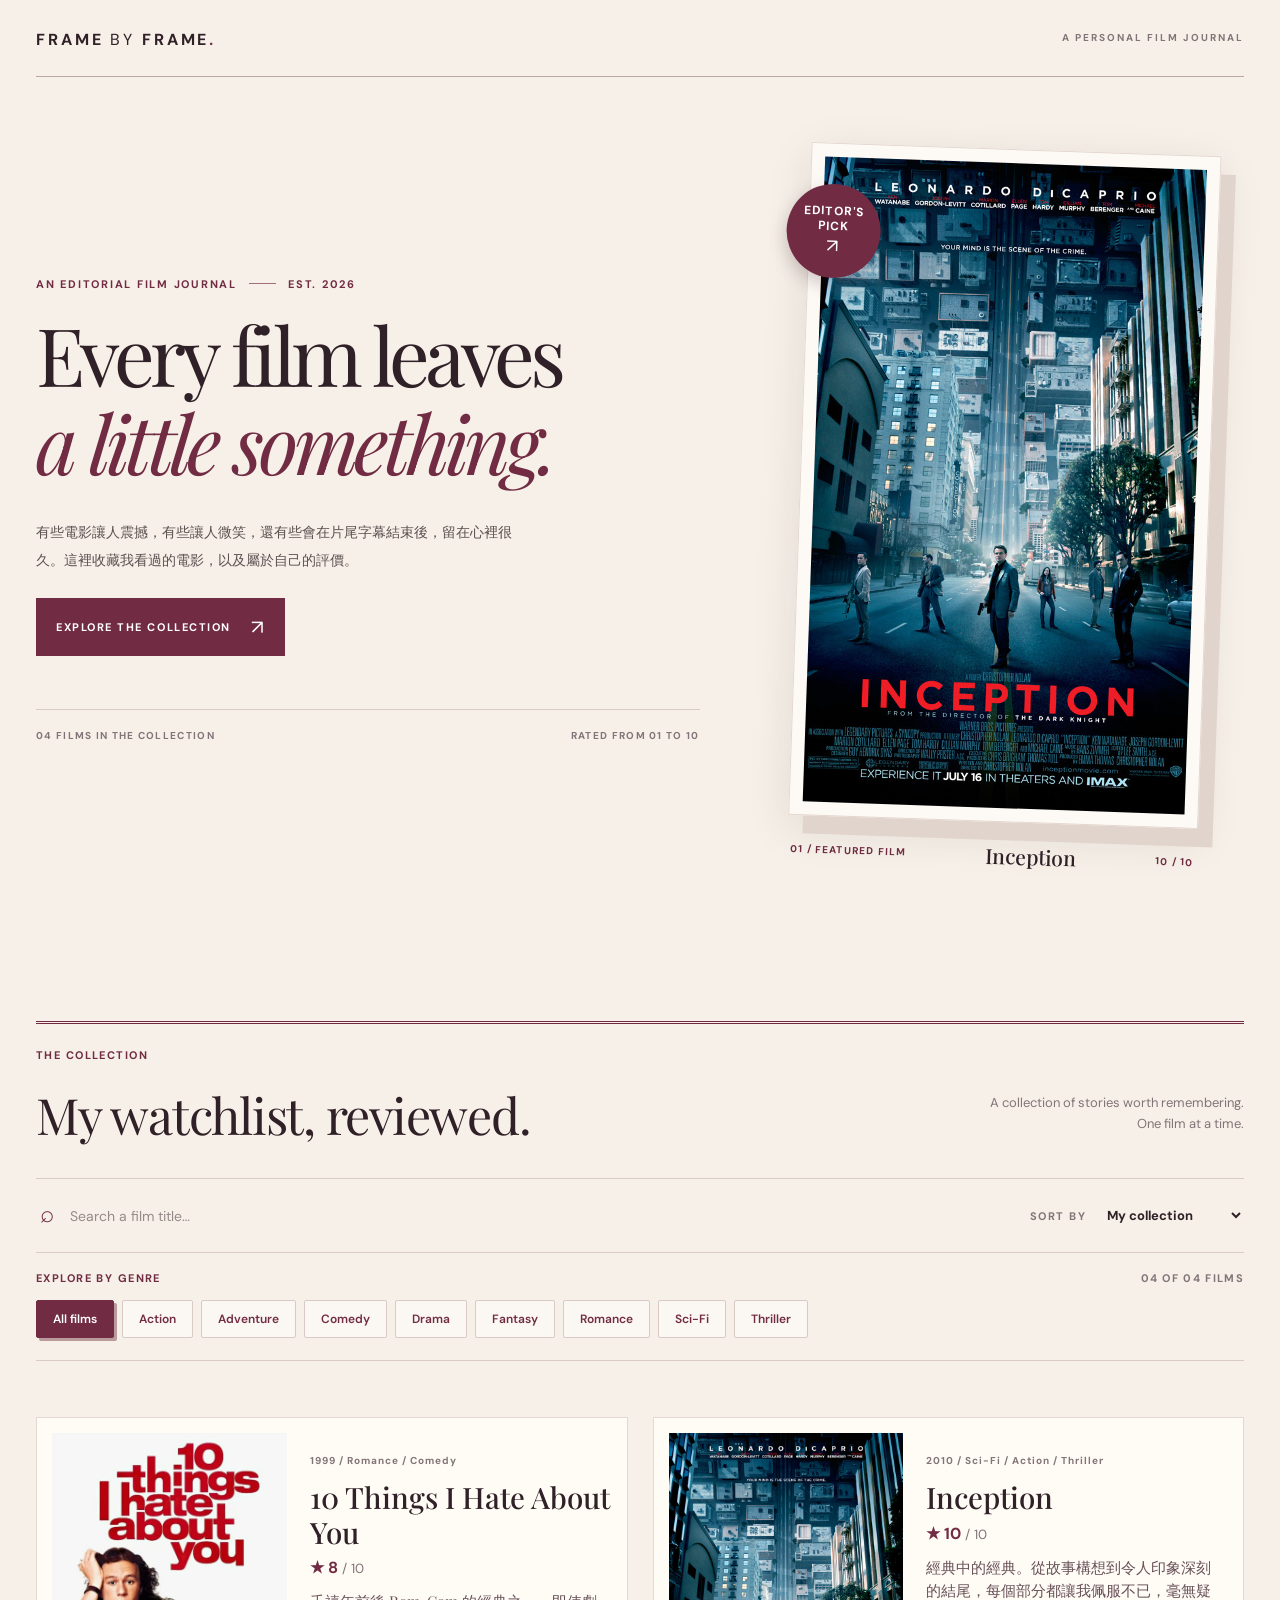
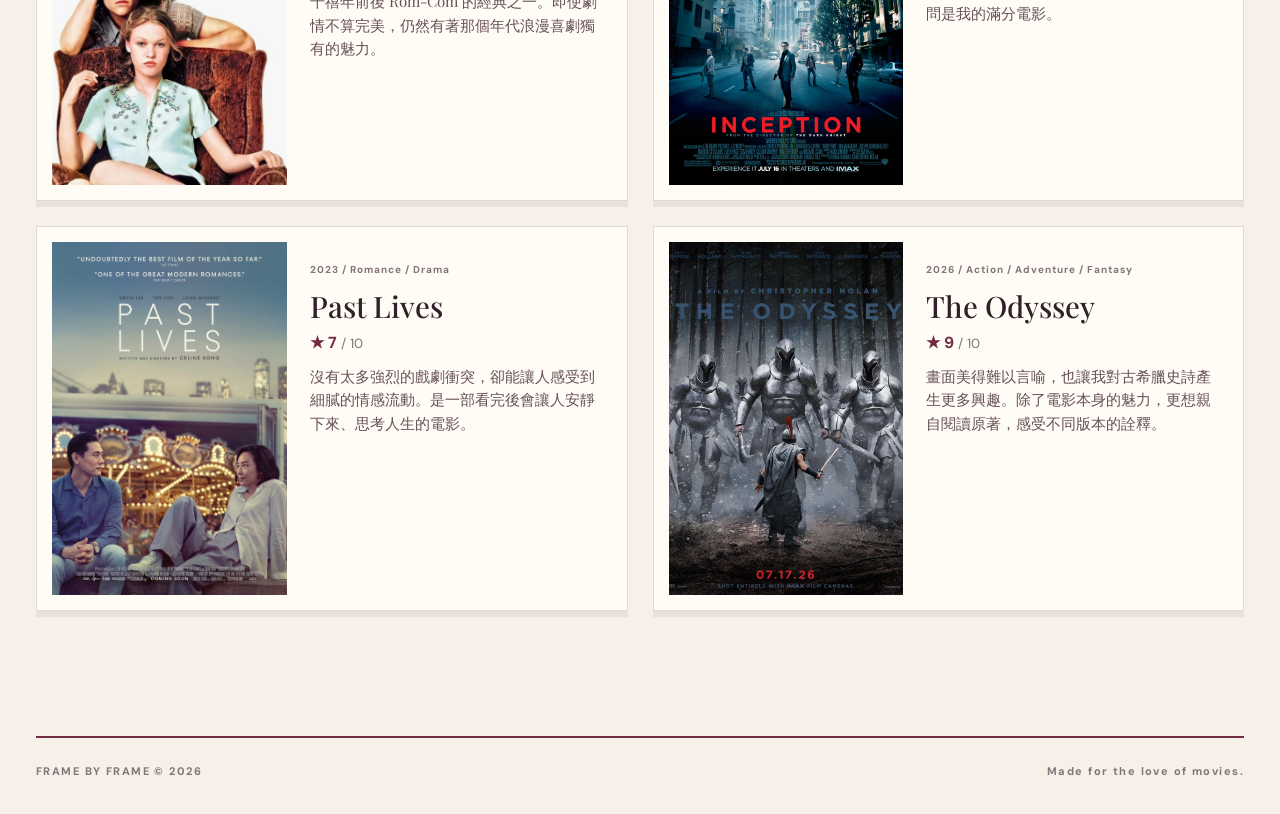
==== commit 6ff7b74c: "Add files via upload" ====
--- a/index.html
+++ b/index.html
@@ -18,4 +18,4 @@
 <div class="toolbar"><label class="search"><span class="sr-only">搜尋電影名稱</span><input id="search" type="search" placeholder="Search a film title…" autocomplete="off"></label><label class="sort">SORT BY <select id="sort"><option value="default">My collection</option><option value="rating-desc">Rating: high to low</option><option value="rating-asc">Rating: low to high</option><option value="year-desc">Year: newest first</option><option value="year-asc">Year: oldest first</option></select></label></div>
 <div class="filter-area"><div class="filter-heading"><span class="eyebrow">EXPLORE BY GENRE</span><span id="result-count" aria-live="polite">ALL FILMS</span></div><div id="genre-filters" class="genre-filters" role="group" aria-label="依電影類型篩選"></div></div>
 <p id="status" class="status" role="status" aria-live="polite"></p><div id="movie-grid" class="movie-grid"></div></section></main>
-<footer class="footer wrap"><span>FRAME BY FRAME © 2026</span><span>Made for the love of movies.</span></footer><script defer src="js/main.js?v=2.3"></script></body></html>+<footer class="footer wrap"><span>FRAME BY FRAME © 2026</span><span>Made for the love of movies.</span></footer><script defer src="js/main.js?v=2.4"></script></body></html>
